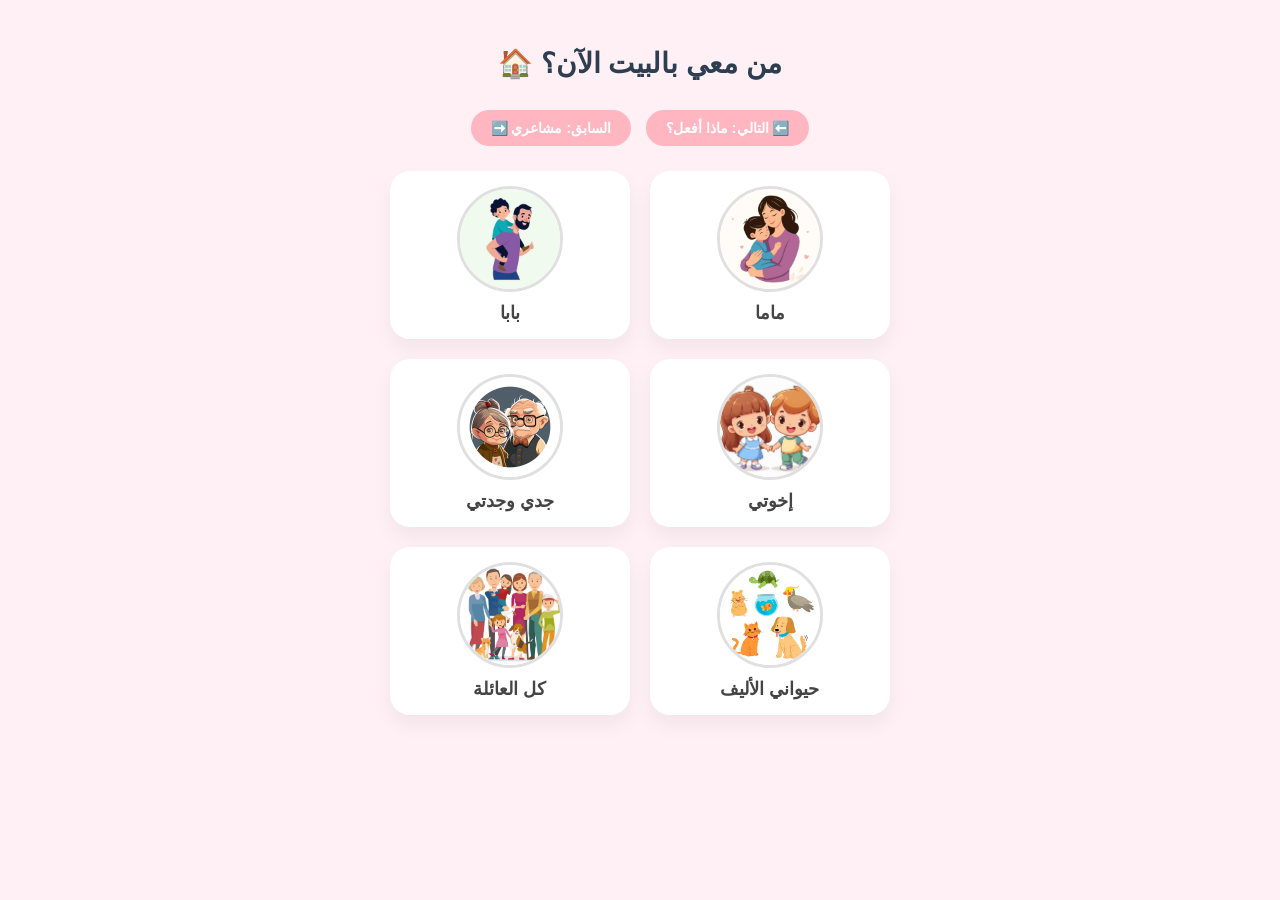
==== activities.html @ 16cb66a5 "Update activities.html" ====
<!DOCTYPE html>
<html lang="ar" dir="rtl">
<head>
    <meta charset="UTF-8">
    <meta name="viewport" content="width=device-width, initial-scale=1.0">
    <title>من معي بالبيت؟ - Meem Clinic</title>
    <link rel="stylesheet" href="style.css">
</head>
<body>
    <header>
        <h1>من معي بالبيت الآن؟ 🏠</h1>
        <div class="nav-container">
            <a href="activities.html" class="nav-btn">⬅️ التالي: ماذا أفعل؟</a>
            <a href="feelings.html" class="nav-btn">السابق: مشاعري ➡️</a>
        </div>
    </header>

    <div class="grid-container">
        <div class="card" onclick="speak('أنا مع ماما')">
            <div class="img-container">
                <img src="mom.webp" alt="ماما">
            </div>
            <p>ماما</p>
        </div>

        <div class="card" onclick="speak('أنا مع بابا')">
            <div class="img-container">
                <img src="dad.webp" alt="بابا">
            </div>
            <p>بابا</p>
        </div>

        <div class="card" onclick="speak('أنا مع إخوتي')">
            <div class="img-container">
                <img src="brother-sister.jpg" alt="إخوتي">
            </div>
            <p>إخوتي</p>
        </div>

        <div class="card" onclick="speak('أنا مع جدي وجدتي')">
            <div class="img-container">
                <img src="grandpama.webp" alt="جدي وجدتي">
            </div>
            <p>جدي وجدتي</p>
        </div>

        <div class="card" onclick="speak('أنا مع حيواني الأليف')">
            <div class="img-container">
                <img src="pet.avif" alt="حيواني الأليف">
            </div>
            <p>حيواني الأليف</p>
        </div>

        <div class="card" onclick="speak('أنا مع كل العائلة')">
            <div class="img-container">
                <img src="family.jpg" alt="العائلة">
            </div>
            <p>كل العائلة</p>
        </div>
    </div>

    <script src="script.js"></script>
</body>
</html>
---- style.css ----
body {
    font-family: 'Arial', sans-serif;
    background-color: #fff0f5; /* لون وردي فاتح جذاب */
    text-align: center;
    padding: 20px;
}

h1 { color: #2c3e50; margin-bottom: 30px; font-size: 28px; }

.grid-container {
    display: grid;
    grid-template-columns: repeat(2, 1fr); /* عمودين للجوال */
    gap: 20px;
    max-width: 500px;
    margin: 0 auto;
}

.card {
    background: white;
    border-radius: 20px;
    padding: 15px;
    position: relative;
    box-shadow: 0 10px 20px rgba(0,0,0,0.05);
    cursor: pointer;
    transition: 0.3s;
}

.card:active { transform: scale(0.95); }

.img-container {
    width: 100px;
    height: 100px;
    margin: 0 auto 10px;
    border-radius: 50%;
    overflow: hidden;
    border: 3px solid #e0e0e0;
}

.img-container img {
    width: 100%;
    height: 100%;
    object-fit: cover;
}

.emoji {
    position: absolute;
    top: 10px;
    right: 15px;
    font-size: 20px;
}

.card p {
    font-size: 18px;
    font-weight: bold;
    color: #444;
    margin: 10px 0 0;
}
/* --- تنسيق صفحة البداية الجديدة --- */
.welcome-container {
    max-width: 450px;
    margin: 30px auto;
    padding: 25px;
    background: #ffffff;
    border-radius: 40px;
    box-shadow: 0 15px 35px rgba(0,0,0,0.1);
    text-align: center;
    border: 3px solid #ffeff5;
}

.emergency-badge {
    background: #ff4d4d;
    color: white;
    padding: 5px 15px;
    border-radius: 20px;
    font-size: 13px;
    display: inline-block;
    margin-bottom: 15px;
}

.tagline {
    color: #ff69b4;
    font-weight: bold;
    margin-bottom: 20px;
}

.goal-section {
    background: #fdf2f8;
    padding: 15px;
    border-radius: 15px;
    margin-bottom: 25px;
    font-size: 15px;
    line-height: 1.6;
}

.info-card {
    text-align: right;
    margin-bottom: 25px;
}

.instagram-btn {
    display: flex;
    align-items: center;
    justify-content: center;
    gap: 10px;
    background: linear-gradient(45deg, #f09433, #e6683c, #dc2743, #cc2366, #bc1888);
    color: white;
    padding: 12px;
    border-radius: 15px;
    text-decoration: none;
    margin-bottom: 30px;
    font-weight: bold;
}

.start-btn {
    display: block;
    padding: 20px;
    background: #ff69b4;
    color: white;
    text-decoration: none;
    border-radius: 50px;
    font-size: 22px;
    font-weight: bold;
    box-shadow: 0 8px 20px rgba(255, 105, 180, 0.4);
}
/* تنسيق الإيموجي الافتراضي وحجمه */
.img-container .emoji {
    font-size: 4rem; /* حجم الإيموجي الكبير */
    display: block;
}

/* إخفاء الصورة إذا كان الرابط فارغاً */
.img-container img[src=""], 
.img-container img:not([src]) {
    display: none;
}

/* تنسيق أزرار التنقل */
.nav-container {
    display: flex;
    justify-content: center;
    gap: 15px;
    margin-bottom: 20px;
    flex-wrap: wrap;
}

.nav-btn {
    padding: 10px 20px;
    background-color: #ffb6c1;
    color: white;
    text-decoration: none;
    border-radius: 25px;
    font-weight: bold;
    font-size: 14px;
}
/* تنسيق الإيموجي ليكون كبيراً وواضحاً */
.img-container .emoji {
    font-size: 5rem; /* حجم الإيموجي */
    display: block;
    line-height: 1;
}

/* حل مشكلة الصورة المكسورة: إخفاء الصورة تماماً إذا كان الرابط فارغاً */
.img-container img[src=""], 
.img-container img:not([src]) {
    display: none !important;
}

/* تنسيق أزرار التنقل لتظهر بشكل مرتب */
.nav-container {
    display: flex;
    justify-content: center;
    gap: 15px;
    margin-bottom: 25px;
}

.nav-btn {
    padding: 10px 20px;
    background-color: #ffb6c1;
    color: white;
    text-decoration: none;
    border-radius: 25px;
    font-weight: bold;
    font-size: 14px;
    border: none;
    cursor: pointer;
}
/* 1. تنسيق الأزرار (السابق يمين / التالي يسار) */
.header-navigation-container {
    display: flex !important;
    flex-direction: row-reverse !important;
    justify-content: center !important;
    gap: 20px !important;
    margin: 20px auto !important;
}

/* 2. ضبط الأسهم وحجمها */
.header-navigation-container img {
    width: 20px !important;
    height: auto !important;
    transform: scaleX(-1) !important;
}

/* 3. تصغير صورة النشاط الكبيرة (الولد اللي بيرسم) */
/* نستخدم استهدافاً دقيقاً لكي لا نلمس الدوائر */
.activity-content > img, 
main > img, 
#activity-image {
    max-width: 400px !important;
    width: 100% !important;
    height: auto !important;
    display: block !important;
    margin: 20px auto !important;
    border-radius: 20px !important;
}

/* 4. حماية صور العائلة (الدوائر) لتبقى كما هي */
.card img, .circle-container img {
    width: 100% !important;
    max-width: none !important;
    transform: none !important;
}
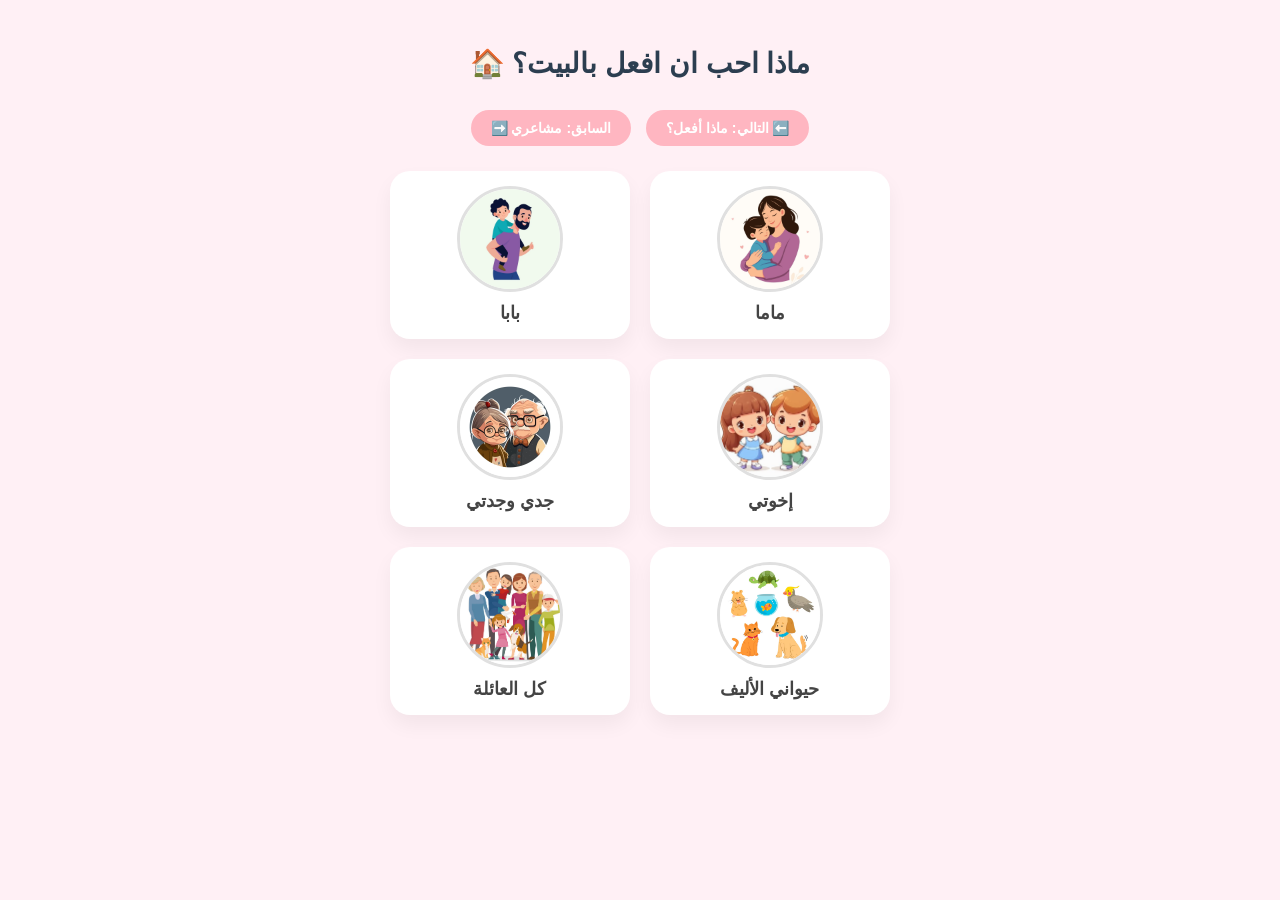
==== commit 5e1a5ff3: "Update activities.html" ====
--- a/activities.html
+++ b/activities.html
@@ -3,12 +3,12 @@
 <head>
     <meta charset="UTF-8">
     <meta name="viewport" content="width=device-width, initial-scale=1.0">
-    <title>من معي بالبيت؟ - Meem Clinic</title>
+    <title>ماذا احب ان افعل بالبيت؟ - Meem Clinic</title>
     <link rel="stylesheet" href="style.css">
 </head>
 <body>
     <header>
-        <h1>من معي بالبيت الآن؟ 🏠</h1>
+        <h1>ماذا احب ان افعل بالبيت؟ 🏠</h1>
         <div class="nav-container">
             <a href="activities.html" class="nav-btn">⬅️ التالي: ماذا أفعل؟</a>
             <a href="feelings.html" class="nav-btn">السابق: مشاعري ➡️</a>
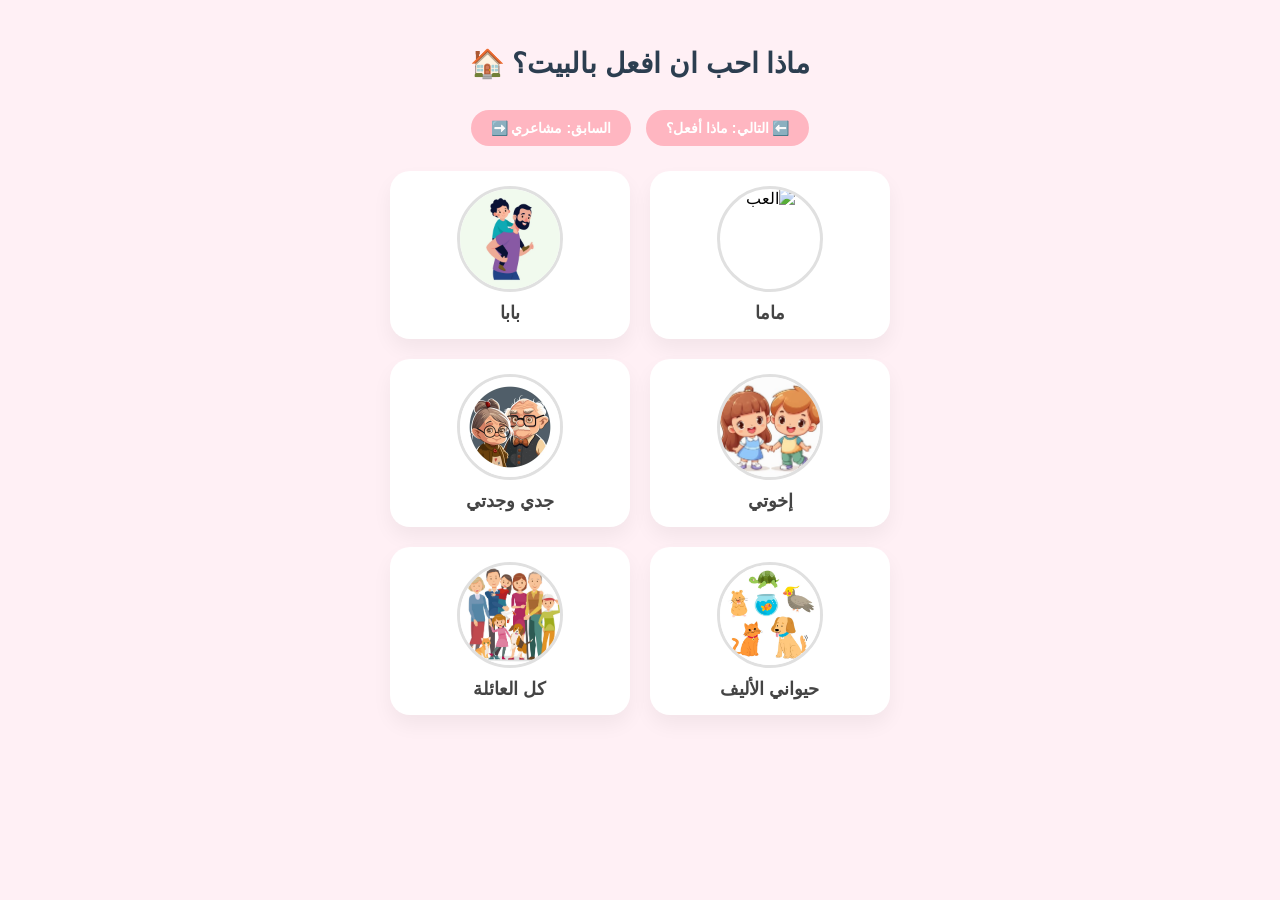
==== commit 75cfacd2: "Update activities.html" ====
--- a/activities.html
+++ b/activities.html
@@ -16,9 +16,9 @@
     </header>
 
     <div class="grid-container">
-        <div class="card" onclick="speak('أنا مع ماما')">
+        <div class="card" onclick="speak('العب')">
             <div class="img-container">
-                <img src="mom.webp" alt="ماما">
+                <img src="play.ivf" alt="العب">
             </div>
             <p>ماما</p>
         </div>
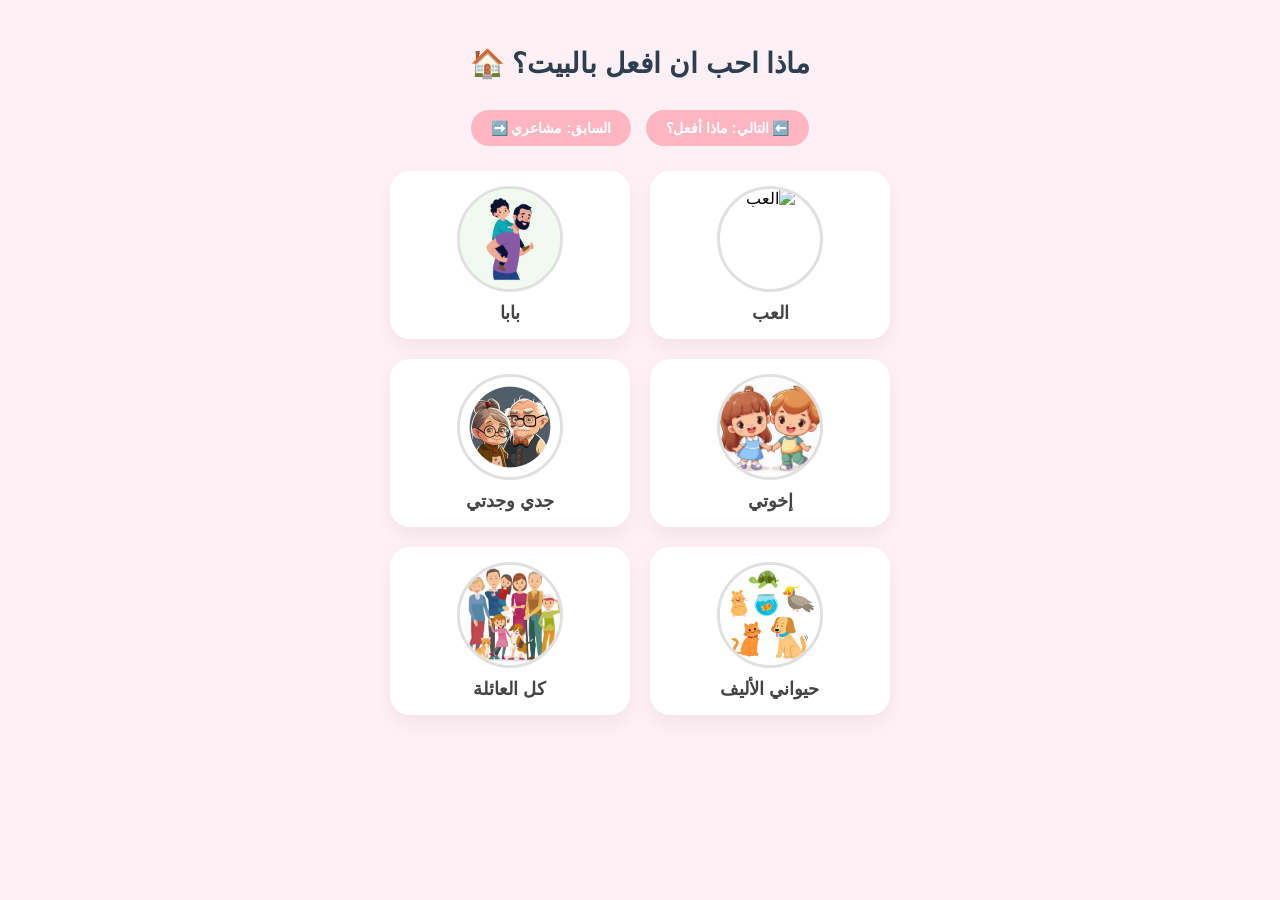
==== commit afcd700a: "Update activities.html" ====
--- a/activities.html
+++ b/activities.html
@@ -20,7 +20,7 @@
             <div class="img-container">
                 <img src="play.ivf" alt="العب">
             </div>
-            <p>ماما</p>
+            <p>العب</p>
         </div>
 
         <div class="card" onclick="speak('أنا مع بابا')">
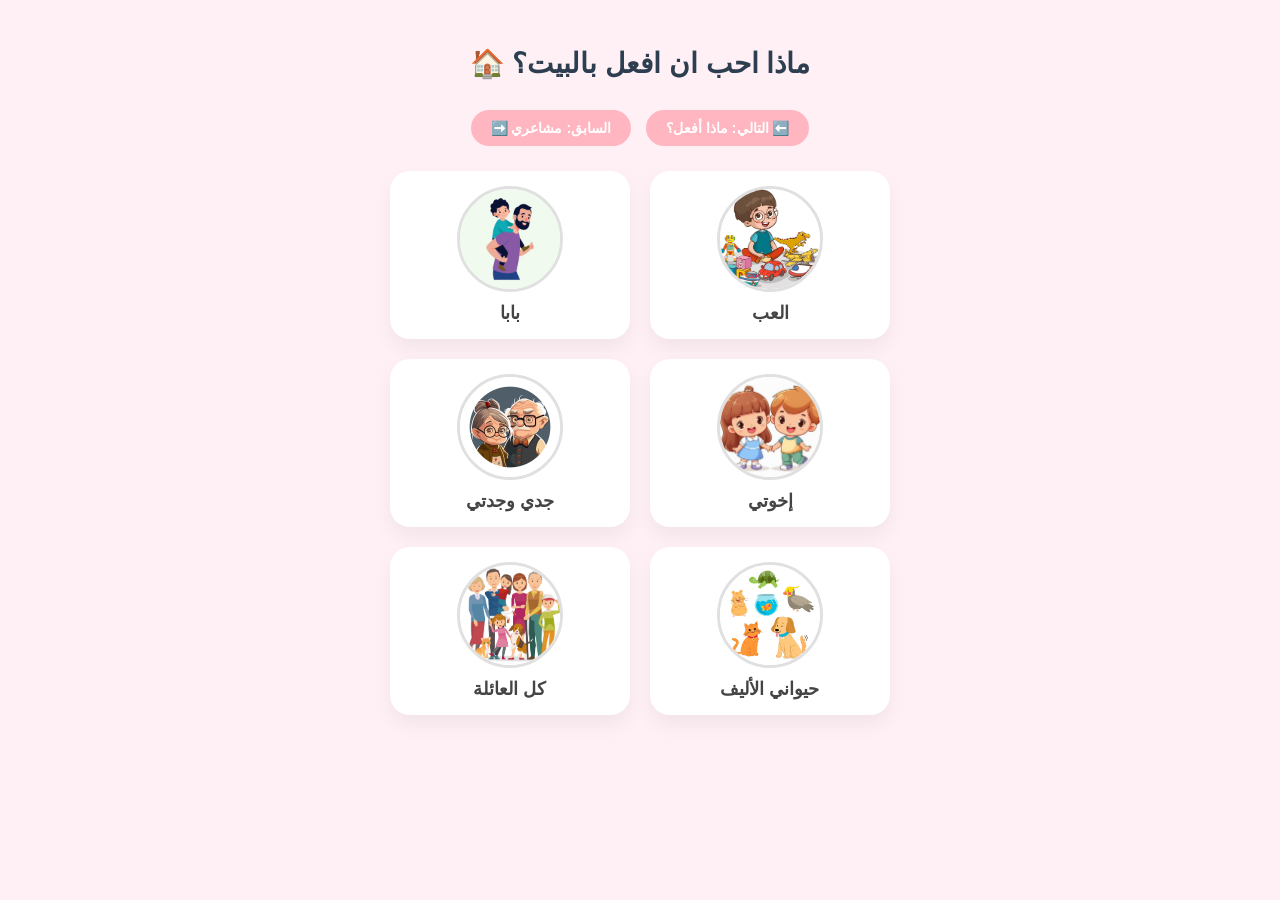
==== commit 31a534e9: "Update activities.html" ====
--- a/activities.html
+++ b/activities.html
@@ -18,7 +18,7 @@
     <div class="grid-container">
         <div class="card" onclick="speak('العب')">
             <div class="img-container">
-                <img src="play.ivf" alt="العب">
+                <img src="play.avif" alt="العب">
             </div>
             <p>العب</p>
         </div>
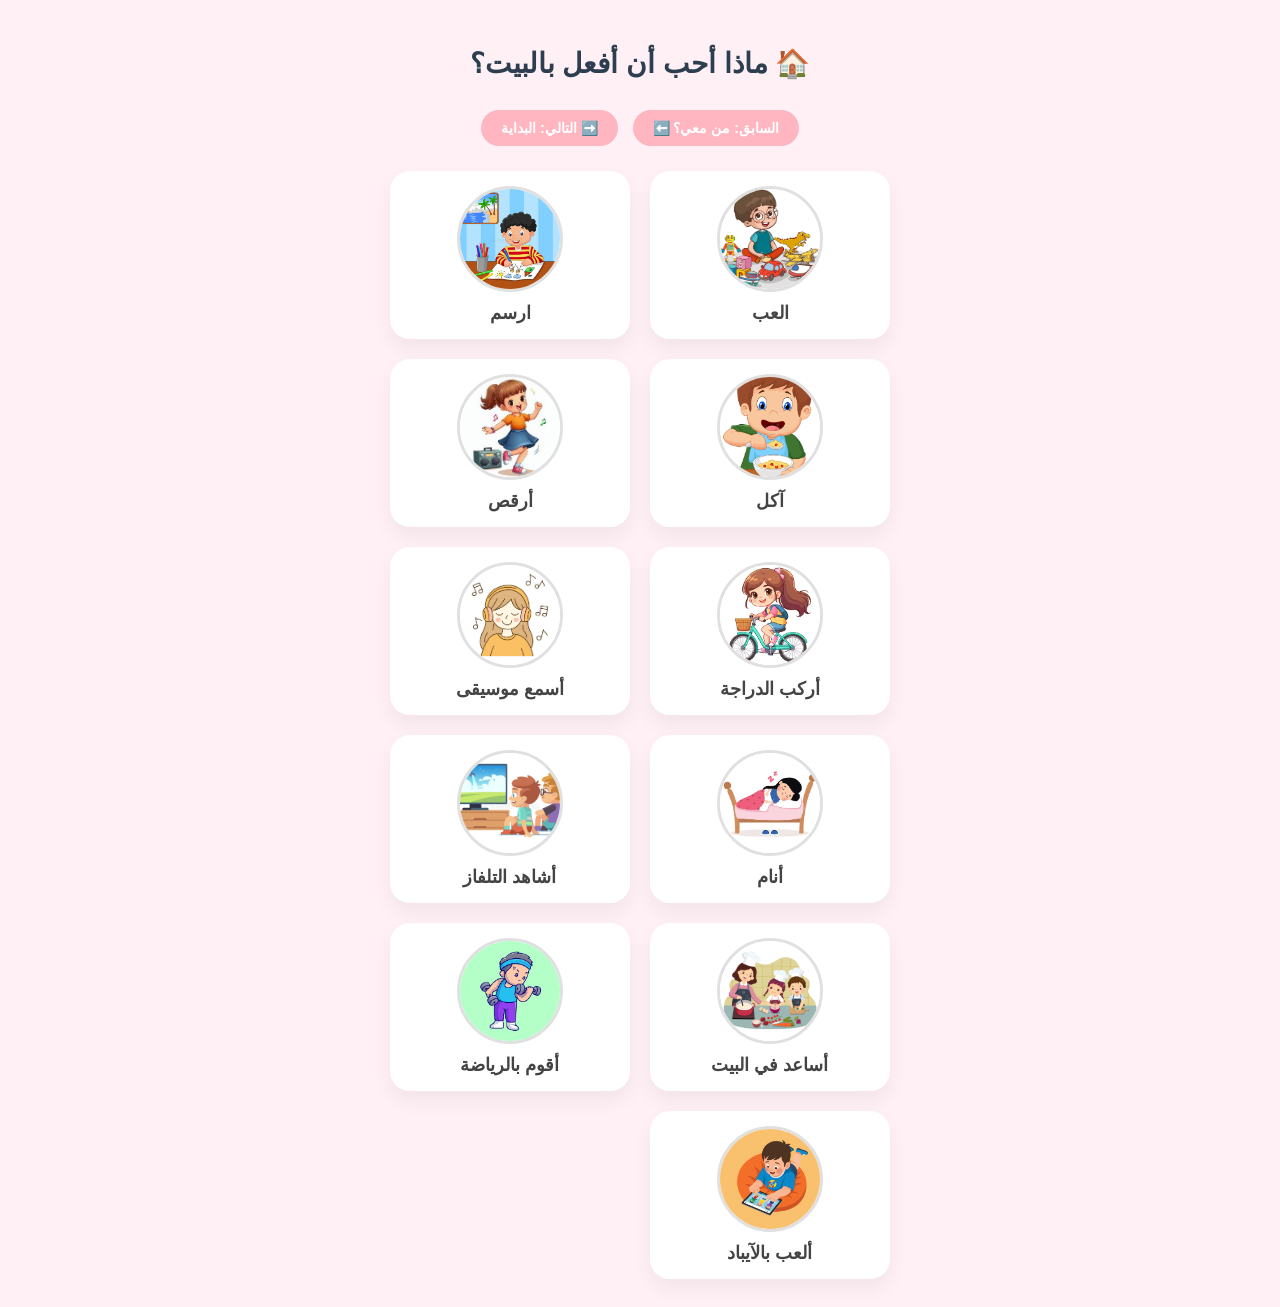
==== commit 055b9333: "Update activities.html" ====
--- a/activities.html
+++ b/activities.html
@@ -3,59 +3,73 @@
 <head>
     <meta charset="UTF-8">
     <meta name="viewport" content="width=device-width, initial-scale=1.0">
-    <title>ماذا احب ان افعل بالبيت؟ - Meem Clinic</title>
+    <title>ماذا أحب أن أفعل؟ - عيادة ميم</title>
     <link rel="stylesheet" href="style.css">
 </head>
 <body>
+
     <header>
-        <h1>ماذا احب ان افعل بالبيت؟ 🏠</h1>
+        <h1>🏠 ماذا أحب أن أفعل بالبيت؟</h1>
         <div class="nav-container">
-            <a href="activities.html" class="nav-btn">⬅️ التالي: ماذا أفعل؟</a>
-            <a href="feelings.html" class="nav-btn">السابق: مشاعري ➡️</a>
+            <a href="people.html" class="nav-btn">السابق: من معي؟ ⬅️</a>
+            <a href="index.html" class="nav-btn">➡️ التالي: البداية</a>
         </div>
     </header>
 
     <div class="grid-container">
         <div class="card" onclick="speak('العب')">
-            <div class="img-container">
-                <img src="play.avif" alt="العب">
-            </div>
+            <div class="img-container"><img src="play.avif" alt="العب"></div>
             <p>العب</p>
         </div>
 
-        <div class="card" onclick="speak('أنا مع بابا')">
-            <div class="img-container">
-                <img src="dad.webp" alt="بابا">
-            </div>
-            <p>بابا</p>
+        <div class="card" onclick="speak('ارسم')">
+            <div class="img-container"><img src="draw.webp" alt="ارسم"></div>
+            <p>ارسم</p>
         </div>
 
-        <div class="card" onclick="speak('أنا مع إخوتي')">
-            <div class="img-container">
-                <img src="brother-sister.jpg" alt="إخوتي">
-            </div>
-            <p>إخوتي</p>
+        <div class="card" onclick="speak('آكل')">
+            <div class="img-container"><img src="eat.webp" alt="آكل"></div>
+            <p>آكل</p>
         </div>
 
-        <div class="card" onclick="speak('أنا مع جدي وجدتي')">
-            <div class="img-container">
-                <img src="grandpama.webp" alt="جدي وجدتي">
-            </div>
-            <p>جدي وجدتي</p>
+        <div class="card" onclick="speak('أرقص')">
+            <div class="img-container"><img src="dance.jpeg" alt="ارقص"></div>
+            <p>أرقص</p>
         </div>
 
-        <div class="card" onclick="speak('أنا مع حيواني الأليف')">
-            <div class="img-container">
-                <img src="pet.avif" alt="حيواني الأليف">
-            </div>
-            <p>حيواني الأليف</p>
+        <div class="card" onclick="speak('أركب الدراجة')">
+            <div class="img-container"><img src="ride.avif" alt="اركب الدراجة"></div>
+            <p>أركب الدراجة</p>
         </div>
 
-        <div class="card" onclick="speak('أنا مع كل العائلة')">
-            <div class="img-container">
-                <img src="family.jpg" alt="العائلة">
-            </div>
-            <p>كل العائلة</p>
+        <div class="card" onclick="speak('أسمع موسيقى')">
+            <div class="img-container"><img src="music.jpg" alt="اسمع موسيقى"></div>
+            <p>أسمع موسيقى</p>
+        </div>
+
+        <div class="card" onclick="speak('أنام')">
+            <div class="img-container"><img src="sleep.avif" alt="انام"></div>
+            <p>أنام</p>
+        </div>
+
+        <div class="card" onclick="speak('أشاهد التلفاز')">
+            <div class="img-container"><img src="tv.webp" alt="اشاهد التلفاز"></div>
+            <p>أشاهد التلفاز</p>
+        </div>
+
+        <div class="card" onclick="speak('أساعد في البيت')">
+            <div class="img-container"><img src="help.jpg" alt="اساعد في البيت"></div>
+            <p>أساعد في البيت</p>
+        </div>
+
+        <div class="card" onclick="speak('أقوم بالرياضة')">
+            <div class="img-container"><img src="workout.avif" alt="رياضة"></div>
+            <p>أقوم بالرياضة</p>
+        </div>
+
+        <div class="card" onclick="speak('ألعب بالآيباد')">
+            <div class="img-container"><img src="ipad.avif" alt="ايباد"></div>
+            <p>ألعب بالآيباد</p>
         </div>
     </div>
 
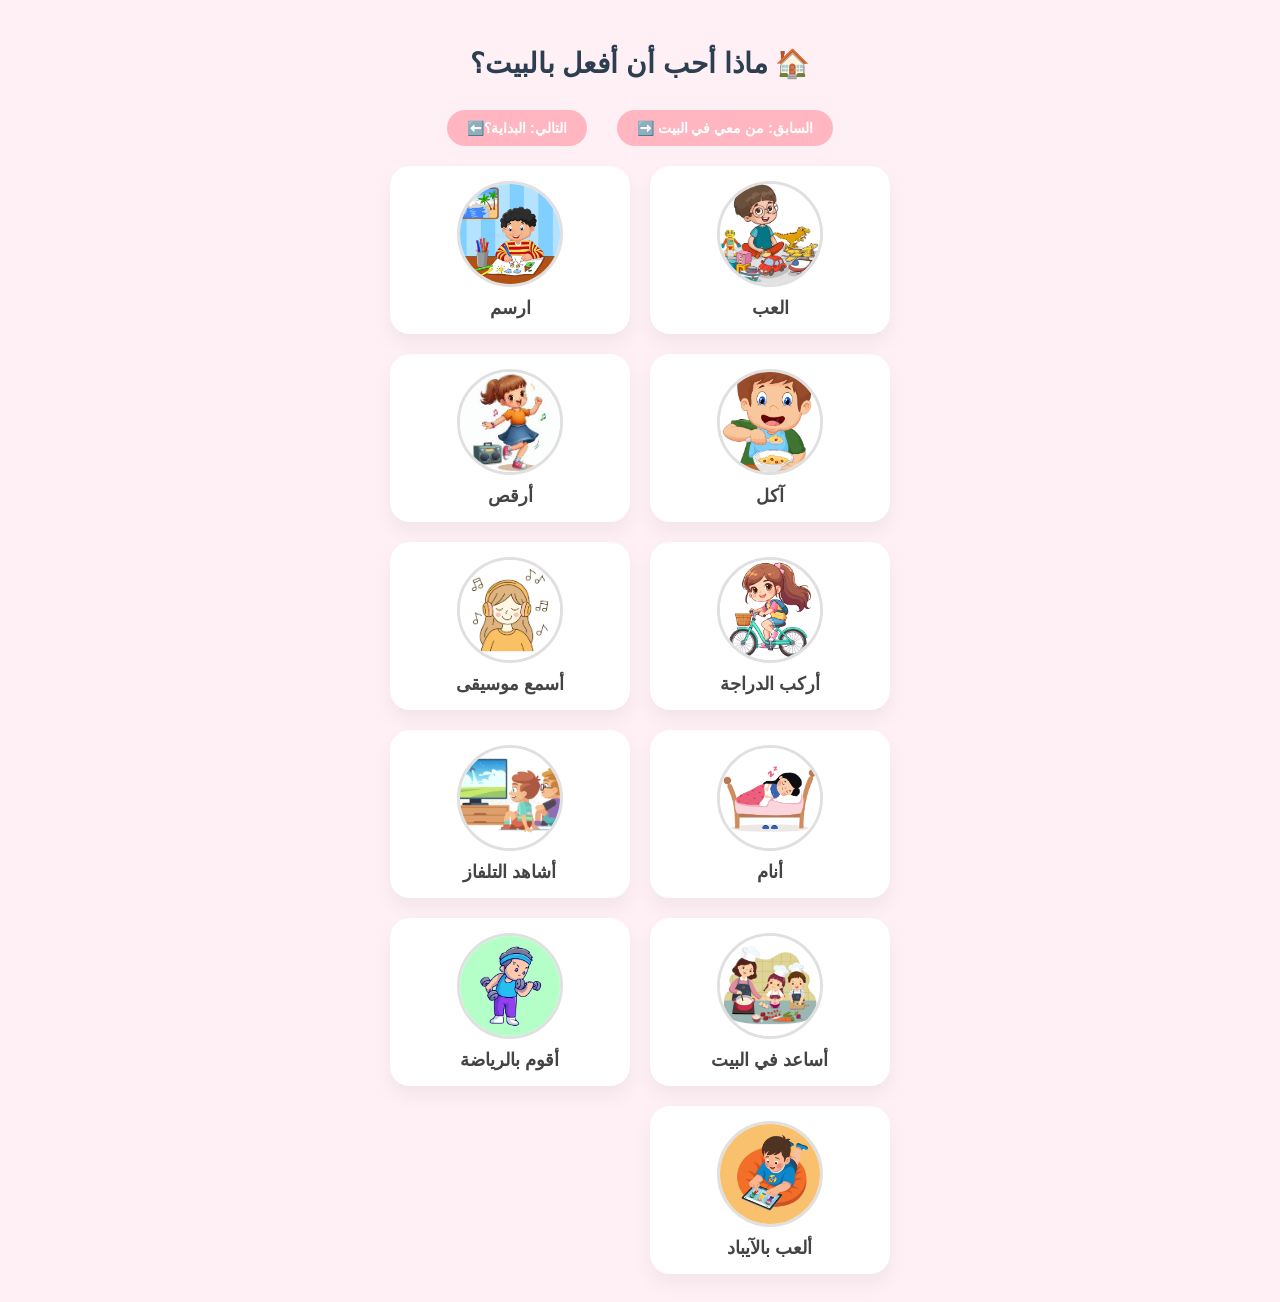
==== commit 0a81d684: "Update activities.html" ====
--- a/activities.html
+++ b/activities.html
@@ -11,8 +11,9 @@
     <header>
         <h1>🏠 ماذا أحب أن أفعل بالبيت؟</h1>
         <div class="nav-container">
-            <a href="people.html" class="nav-btn">السابق: من معي؟ ⬅️</a>
-            <a href="index.html" class="nav-btn">➡️ التالي: البداية</a>
+                <a href="index.html" class="nav-btn"> التالي: البداية؟⬅️</a>
+            <a href="people.html" class="nav-btn">السابق: من معي في البيت ➡️ </a>
+            
         </div>
     </header>
 
--- a/style.css
+++ b/style.css
@@ -219,3 +219,40 @@
     max-width: none !important;
     transform: none !important;
 }
+/* --- الترتيب الجذري الموحد (السابق يمين / التالي يسار) --- */
+
+/* 1. توحيد الحاوية لجميع الأزرار في كل الصفحات */
+.nav-container, 
+.header-navigation-container, 
+header div[class*="nav"] {
+    display: flex !important;
+    flex-direction: row-reverse !important; /* السر: يعكس العناصر برمجياً ليصبح الأول يميناً */
+    justify-content: center !important;    /* تجميع الأزرار في منتصف الصفحة */
+    gap: 30px !important;                 /* مسافة متناسقة بين الزرين */
+    margin: 20px auto !important;
+    width: 100% !important;
+}
+
+/* 2. تنسيق الأزرار (السابق والتالي) لضمان اتجاه الأسهم الصحيح */
+.nav-btn, .previous-button, .next-button {
+    display: flex !important;
+    align-items: center !important;
+    gap: 10px !important;
+    /* التأكد من أن النص يظهر بجانب السهم بشكل صحيح */
+    direction: rtl !important; 
+}
+
+/* 3. ضبط الأسهم: سهم السابق لليمين وسهم التالي لليسار */
+.nav-container img, 
+.header-navigation-container img,
+.nav-btn img {
+    width: 22px !important;
+    height: auto !important;
+    /* هذا الأمر يقلب السهم أفقياً ليناسب الاتجاه الجديد */
+    transform: scaleX(-1) !important; 
+}
+
+/* 4. حماية صور الدوائر والأنشطة لتبقى كما هي بدون قلب */
+.card img, .img-container img, .main-activity-img {
+    transform: none !important;
+}
